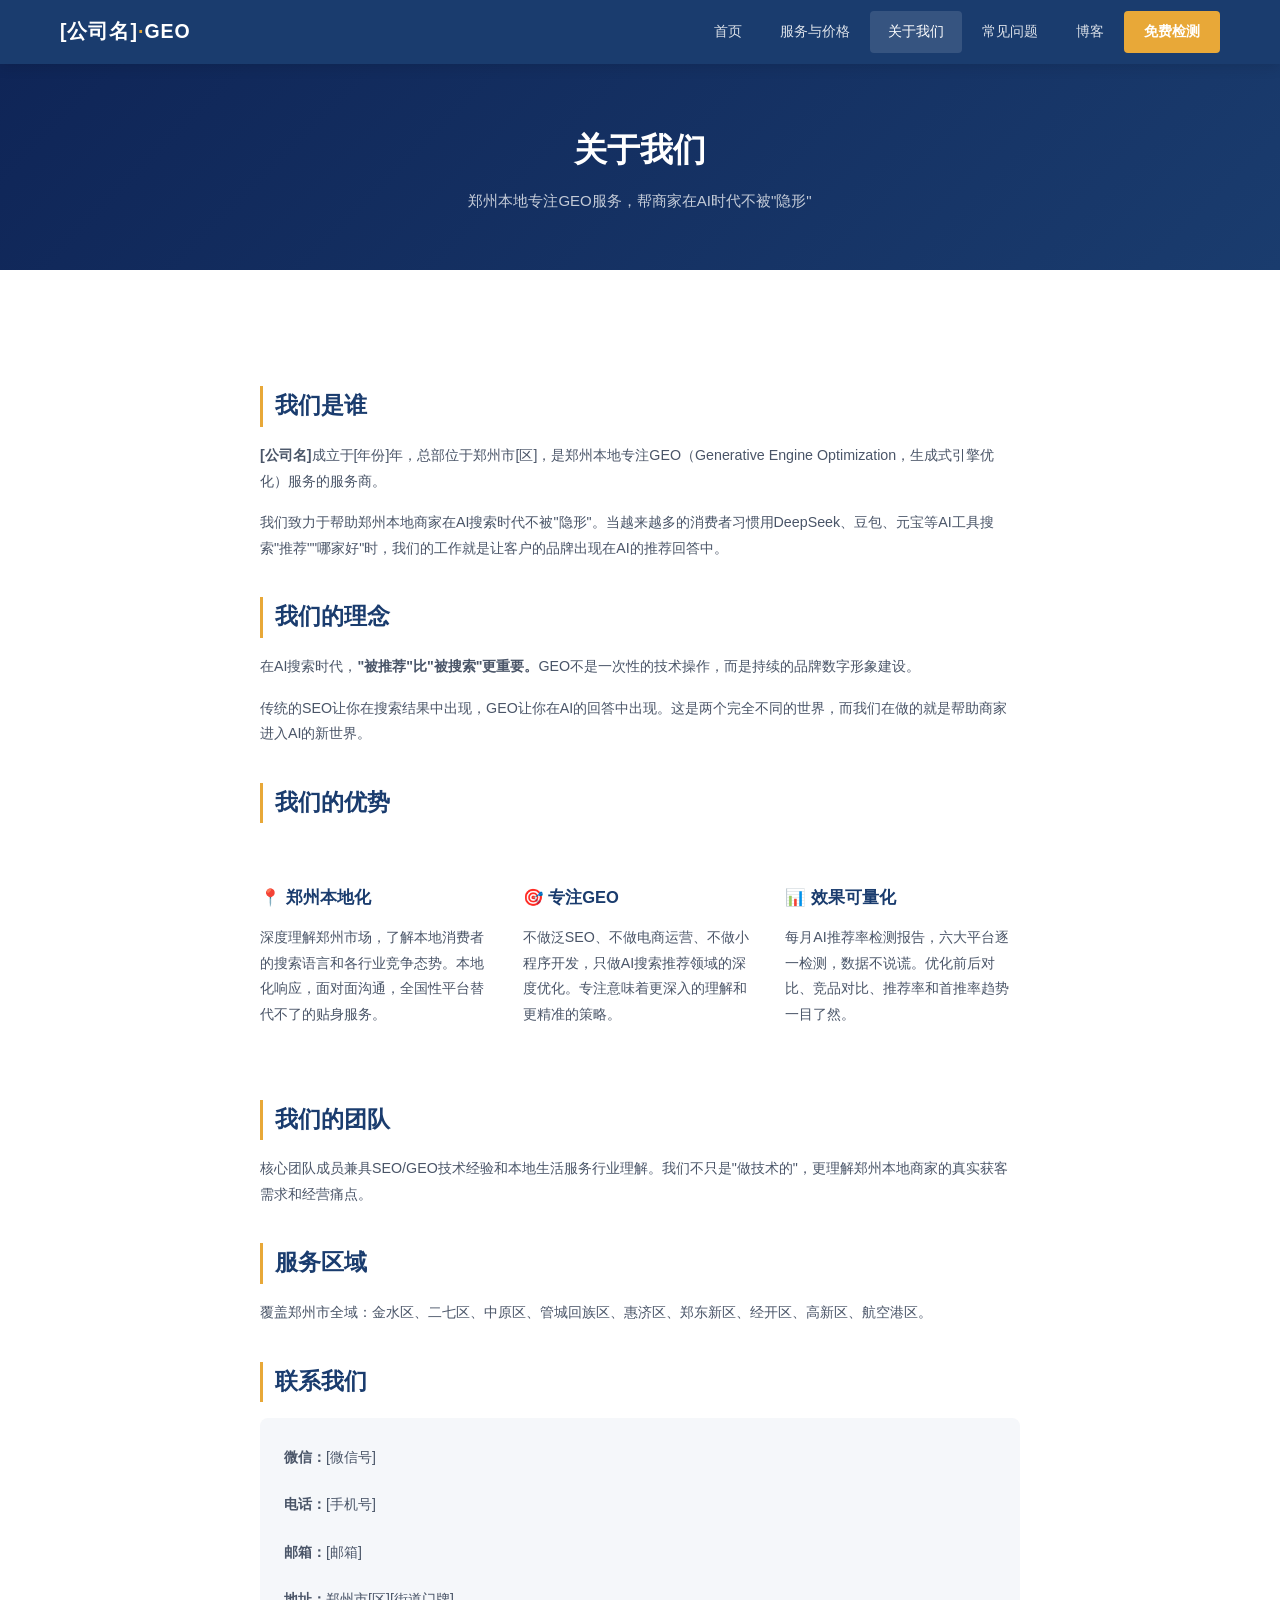
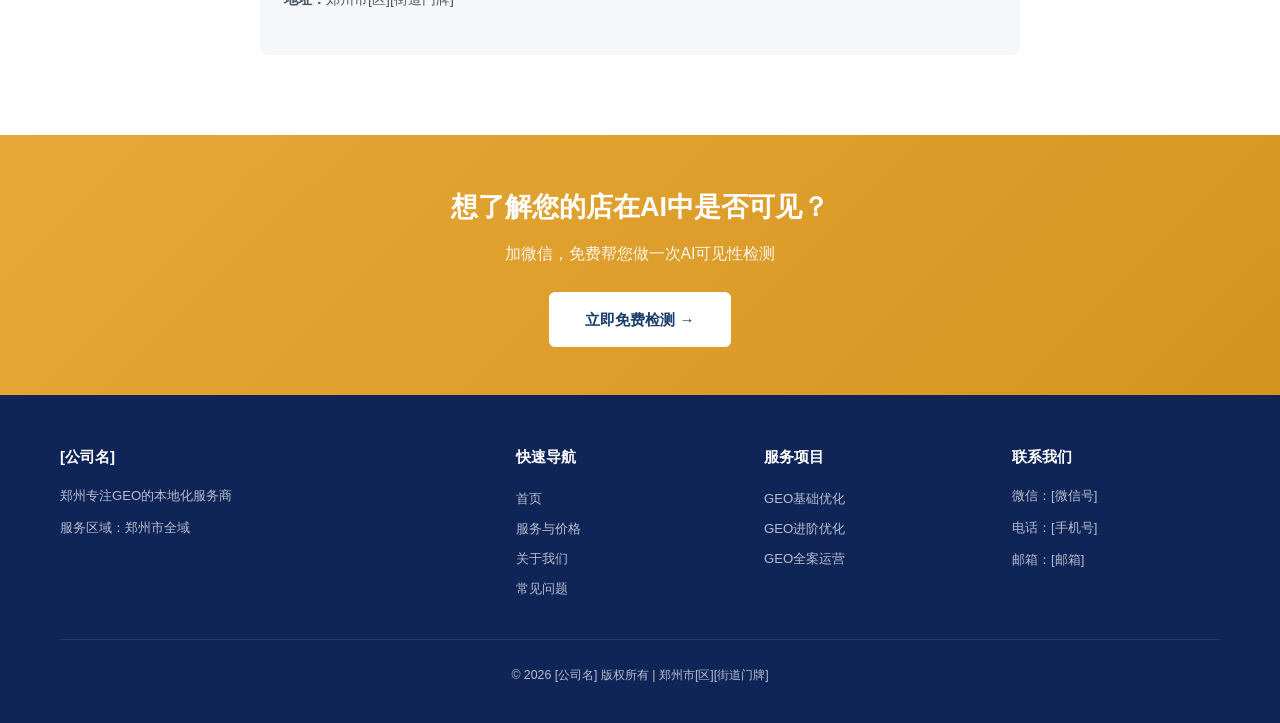
==== about.html @ b4f2b4f6 "feat: 郑州GEO服务商官网 - 初版上线 - 首页：品牌定位+服务卡片+行业覆盖+联系方式 - 服务页：三套餐对比表+详细说明 - 关于我们：公司介绍+三大优势+服务区域 - FAQ：20条常见" ====
<!DOCTYPE html>
<html lang="zh-CN">
<head>
  <meta charset="UTF-8">
  <meta name="viewport" content="width=device-width, initial-scale=1.0">
  <title>关于我们 - [公司名] | 郑州GEO服务商</title>
  <meta name="description" content="[公司名]是郑州专注GEO（生成式引擎优化）的本地化服务商，帮助本地商家在DeepSeek、豆包、元宝等AI工具中获得优先推荐。郑州本地化，专注GEO，效果可量化。">
  <meta name="keywords" content="郑州GEO公司,AI搜索优化团队,郑州AI推荐优化,关于我们">
  <link rel="canonical" href="https://[域名]/about.html">
  <link rel="stylesheet" href="css/style.css">
  
  <script type="application/ld+json">
  {
    "@context": "https://schema.org",
    "@type": "LocalBusiness",
    "name": "[公司完整名称]",
    "description": "郑州本地GEO（生成式引擎优化）服务商",
    "url": "https://[域名]",
    "telephone": "[手机号]",
    "address": {
      "@type": "PostalAddress",
      "streetAddress": "[街道门牌]",
      "addressLocality": "郑州市",
      "addressRegion": "河南省",
      "addressCountry": "CN"
    }
  }
  </script>
</head>
<body>

<nav class="navbar">
  <div class="container">
    <a href="/" class="logo">[公司名]<span>·</span>GEO</a>
    <button class="menu-toggle" aria-label="菜单">☰</button>
    <ul class="nav-links">
      <li><a href="/">首页</a></li>
      <li><a href="services.html">服务与价格</a></li>
      <li><a href="about.html" class="active">关于我们</a></li>
      <li><a href="faq.html">常见问题</a></li>
      <li><a href="blog/company-intro.html">博客</a></li>
      <li><a href="/#contact" class="nav-cta">免费检测</a></li>
    </ul>
  </div>
</nav>

<div class="page-header">
  <div class="container">
    <h1>关于我们</h1>
    <p>郑州本地专注GEO服务，帮商家在AI时代不被"隐形"</p>
  </div>
</div>

<section class="section" style="background:#fff;">
  <div class="container" style="max-width:800px;">
    
    <div class="blog-article" style="box-shadow:none;padding:0;">
      
      <h2 style="font-size:1.5rem;color:var(--primary);border-left:3px solid var(--accent);padding-left:12px;margin-bottom:16px;">我们是谁</h2>
      <p>
        <strong>[公司名]</strong>成立于[年份]年，总部位于郑州市[区]，是郑州本地专注GEO（Generative Engine Optimization，生成式引擎优化）服务的服务商。
      </p>
      <p>
        我们致力于帮助郑州本地商家在AI搜索时代不被"隐形"。当越来越多的消费者习惯用DeepSeek、豆包、元宝等AI工具搜索"推荐""哪家好"时，我们的工作就是让客户的品牌出现在AI的推荐回答中。
      </p>
      
      <h2 style="font-size:1.5rem;color:var(--primary);border-left:3px solid var(--accent);padding-left:12px;margin:36px 0 16px;">我们的理念</h2>
      <p>
        在AI搜索时代，<strong>"被推荐"比"被搜索"更重要。</strong>GEO不是一次性的技术操作，而是持续的品牌数字形象建设。
      </p>
      <p>
        传统的SEO让你在搜索结果中出现，GEO让你在AI的回答中出现。这是两个完全不同的世界，而我们在做的就是帮助商家进入AI的新世界。
      </p>
      
      <h2 style="font-size:1.5rem;color:var(--primary);border-left:3px solid var(--accent);padding-left:12px;margin:36px 0 16px;">我们的优势</h2>
      
      <div class="why-us-grid" style="text-align:left;margin-top:8px;">
        <div class="why-us-item" style="text-align:left;padding:20px 0;">
          <h3 style="color:var(--primary);">📍 郑州本地化</h3>
          <p>深度理解郑州市场，了解本地消费者的搜索语言和各行业竞争态势。本地化响应，面对面沟通，全国性平台替代不了的贴身服务。</p>
        </div>
        <div class="why-us-item" style="text-align:left;padding:20px 0;">
          <h3 style="color:var(--primary);">🎯 专注GEO</h3>
          <p>不做泛SEO、不做电商运营、不做小程序开发，只做AI搜索推荐领域的深度优化。专注意味着更深入的理解和更精准的策略。</p>
        </div>
        <div class="why-us-item" style="text-align:left;padding:20px 0;">
          <h3 style="color:var(--primary);">📊 效果可量化</h3>
          <p>每月AI推荐率检测报告，六大平台逐一检测，数据不说谎。优化前后对比、竞品对比、推荐率和首推率趋势一目了然。</p>
        </div>
      </div>
      
      <h2 style="font-size:1.5rem;color:var(--primary);border-left:3px solid var(--accent);padding-left:12px;margin:36px 0 16px;">我们的团队</h2>
      <p>
        核心团队成员兼具SEO/GEO技术经验和本地生活服务行业理解。我们不只是"做技术的"，更理解郑州本地商家的真实获客需求和经营痛点。
      </p>
      
      <h2 style="font-size:1.5rem;color:var(--primary);border-left:3px solid var(--accent);padding-left:12px;margin:36px 0 16px;">服务区域</h2>
      <p>
        覆盖郑州市全域：金水区、二七区、中原区、管城回族区、惠济区、郑东新区、经开区、高新区、航空港区。
      </p>
      
      <h2 style="font-size:1.5rem;color:var(--primary);border-left:3px solid var(--accent);padding-left:12px;margin:36px 0 16px;">联系我们</h2>
      <div style="background:var(--bg-light);padding:24px;border-radius:var(--radius);line-height:2.2;">
        <p><strong>微信：</strong>[微信号]</p>
        <p><strong>电话：</strong>[手机号]</p>
        <p><strong>邮箱：</strong>[邮箱]</p>
        <p><strong>地址：</strong>郑州市[区][街道门牌]</p>
      </div>
      
    </div>
  </div>
</section>

<section class="cta-banner">
  <div class="container">
    <h2>想了解您的店在AI中是否可见？</h2>
    <p>加微信，免费帮您做一次AI可见性检测</p>
    <a href="/#contact" class="btn btn-primary" style="background:#fff;color:var(--primary);font-weight:700;">立即免费检测 →</a>
  </div>
</section>

<footer class="footer">
  <div class="container">
    <div class="footer-grid">
      <div>
        <h4>[公司名]</h4>
        <p>郑州专注GEO的本地化服务商</p>
        <p>服务区域：郑州市全域</p>
      </div>
      <div>
        <h4>快速导航</h4>
        <a href="/">首页</a><a href="services.html">服务与价格</a><a href="about.html">关于我们</a><a href="faq.html">常见问题</a>
      </div>
      <div>
        <h4>服务项目</h4>
        <a href="services.html#basic">GEO基础优化</a><a href="services.html#advanced">GEO进阶优化</a><a href="services.html#full">GEO全案运营</a>
      </div>
      <div>
        <h4>联系我们</h4>
        <p>微信：[微信号]</p><p>电话：[手机号]</p><p>邮箱：[邮箱]</p>
      </div>
    </div>
    <div class="footer-bottom">
      <p>&copy; 2026 [公司名] 版权所有 | 郑州市[区][街道门牌]</p>
    </div>
  </div>
</footer>

<script src="js/main.js"></script>
</body>
</html>
---- css/style.css ----
/* ============================================
   郑州GEO服务商 · 官网样式
   深蓝色商务风 · 微软雅黑 · 14-15px正文
   ============================================ */

/* Reset & Base */
*, *::before, *::after {
  margin: 0;
  padding: 0;
  box-sizing: border-box;
}

:root {
  --primary: #1a3c6e;
  --primary-light: #2a5aa0;
  --primary-dark: #0f2557;
  --accent: #e8a838;
  --accent-hover: #d49520;
  --bg-light: #f5f7fa;
  --bg-white: #ffffff;
  --text-primary: #1a1a2e;
  --text-secondary: #4a5568;
  --text-muted: #718096;
  --border: #e2e8f0;
  --success: #38a169;
  --shadow-sm: 0 1px 3px rgba(0,0,0,0.08);
  --shadow-md: 0 4px 12px rgba(0,0,0,0.1);
  --shadow-lg: 0 10px 30px rgba(0,0,0,0.12);
  --radius: 8px;
  --max-width: 1200px;
}

html {
  scroll-behavior: smooth;
  font-size: 15px;
}

body {
  font-family: "Microsoft YaHei", "PingFang SC", "Helvetica Neue", Arial, sans-serif;
  color: var(--text-primary);
  line-height: 1.8;
  background: var(--bg-light);
  -webkit-font-smoothing: antialiased;
}

a {
  color: var(--primary-light);
  text-decoration: none;
  transition: color 0.2s;
}
a:hover { color: var(--primary); }

img { max-width: 100%; height: auto; }

.container {
  max-width: var(--max-width);
  margin: 0 auto;
  padding: 0 20px;
}

/* ============ Navbar ============ */
.navbar {
  background: var(--primary);
  position: sticky;
  top: 0;
  z-index: 1000;
  box-shadow: var(--shadow-md);
}

.navbar .container {
  display: flex;
  align-items: center;
  justify-content: space-between;
  height: 64px;
}

.navbar .logo {
  font-size: 1.3rem;
  font-weight: 700;
  color: #ffffff;
  letter-spacing: 1px;
  white-space: nowrap;
}

.navbar .logo span { color: var(--accent); }

.nav-links {
  display: flex;
  list-style: none;
  gap: 2px;
}

.nav-links a {
  display: block;
  padding: 8px 18px;
  color: rgba(255,255,255,0.85);
  font-size: 0.93rem;
  border-radius: 4px;
  transition: all 0.2s;
}

.nav-links a:hover,
.nav-links a.active {
  background: rgba(255,255,255,0.12);
  color: #ffffff;
}

.nav-cta {
  background: var(--accent) !important;
  color: #fff !important;
  font-weight: 600 !important;
  padding: 8px 20px !important;
  border-radius: 4px !important;
  transition: background 0.2s;
}
.nav-cta:hover { background: var(--accent-hover) !important; }

.menu-toggle {
  display: none;
  background: none;
  border: none;
  color: #fff;
  font-size: 1.6rem;
  cursor: pointer;
}

/* ============ Hero Section ============ */
.hero {
  background: linear-gradient(135deg, var(--primary-dark) 0%, var(--primary) 50%, var(--primary-light) 100%);
  color: #ffffff;
  padding: 80px 0 70px;
  text-align: center;
  position: relative;
  overflow: hidden;
}

.hero::before {
  content: '';
  position: absolute;
  top: -50%;
  right: -20%;
  width: 500px;
  height: 500px;
  background: radial-gradient(circle, rgba(255,255,255,0.05) 0%, transparent 70%);
  border-radius: 50%;
}

.hero h1 {
  font-size: 2.6rem;
  font-weight: 700;
  margin-bottom: 16px;
  line-height: 1.3;
}

.hero h1 span { color: var(--accent); }

.hero .subtitle {
  font-size: 1.2rem;
  color: rgba(255,255,255,0.85);
  margin-bottom: 36px;
  max-width: 700px;
  margin-left: auto;
  margin-right: auto;
}

.hero-stats {
  display: flex;
  justify-content: center;
  gap: 60px;
  margin-bottom: 36px;
}

.hero-stat {
  text-align: center;
}

.hero-stat .num {
  font-size: 2.4rem;
  font-weight: 700;
  color: var(--accent);
}

.hero-stat .label {
  font-size: 0.9rem;
  color: rgba(255,255,255,0.7);
  margin-top: 4px;
}

.hero-cta {
  display: inline-flex;
  gap: 16px;
  flex-wrap: wrap;
  justify-content: center;
}

.btn {
  display: inline-block;
  padding: 14px 36px;
  border-radius: 6px;
  font-size: 1rem;
  font-weight: 600;
  cursor: pointer;
  border: none;
  transition: all 0.25s;
  text-align: center;
}

.btn-primary {
  background: var(--accent);
  color: #fff;
}
.btn-primary:hover {
  background: var(--accent-hover);
  transform: translateY(-1px);
  box-shadow: 0 4px 16px rgba(232,168,56,0.4);
}

.btn-outline {
  background: transparent;
  color: #fff;
  border: 2px solid rgba(255,255,255,0.5);
}
.btn-outline:hover {
  border-color: #fff;
  background: rgba(255,255,255,0.1);
}

/* ============ Sections ============ */
.section {
  padding: 80px 0;
}

.section-title {
  text-align: center;
  font-size: 2rem;
  font-weight: 700;
  color: var(--primary-dark);
  margin-bottom: 12px;
}

.section-subtitle {
  text-align: center;
  color: var(--text-muted);
  font-size: 1.05rem;
  margin-bottom: 48px;
  max-width: 600px;
  margin-left: auto;
  margin-right: auto;
}

/* ============ Service Cards ============ */
.service-grid {
  display: grid;
  grid-template-columns: repeat(3, 1fr);
  gap: 28px;
}

.service-card {
  background: var(--bg-white);
  border-radius: var(--radius);
  padding: 40px 28px;
  box-shadow: var(--shadow-sm);
  transition: all 0.3s;
  border: 1px solid var(--border);
  position: relative;
  display: flex;
  flex-direction: column;
}

.service-card:hover {
  transform: translateY(-4px);
  box-shadow: var(--shadow-lg);
}

.service-card.featured {
  border-color: var(--accent);
  box-shadow: 0 4px 24px rgba(232,168,56,0.15);
}

.service-card .badge {
  position: absolute;
  top: 16px;
  right: 16px;
  background: var(--accent);
  color: #fff;
  font-size: 0.78rem;
  padding: 3px 12px;
  border-radius: 20px;
  font-weight: 600;
}

.service-card .icon {
  font-size: 2.4rem;
  color: var(--primary-light);
  margin-bottom: 16px;
}

.service-card h3 {
  font-size: 1.35rem;
  margin-bottom: 10px;
  color: var(--primary-dark);
}

.service-card .price {
  font-size: 1.8rem;
  font-weight: 700;
  color: var(--primary);
  margin: 16px 0 8px;
}

.service-card .price small {
  font-size: 0.9rem;
  font-weight: 400;
  color: var(--text-muted);
}

.service-card .desc {
  color: var(--text-secondary);
  font-size: 0.9rem;
  margin-bottom: 20px;
  flex: 1;
}

.service-card ul {
  list-style: none;
  margin-bottom: 24px;
}

.service-card ul li {
  padding: 6px 0;
  font-size: 0.9rem;
  color: var(--text-secondary);
  display: flex;
  align-items: center;
  gap: 8px;
}

.service-card ul li::before {
  content: '✓';
  color: var(--success);
  font-weight: 700;
}

/* ============ Why Us ============ */
.why-us-grid {
  display: grid;
  grid-template-columns: repeat(3, 1fr);
  gap: 28px;
}

.why-us-item {
  text-align: center;
  padding: 36px 24px;
}

.why-us-item .icon {
  font-size: 2.8rem;
  color: var(--primary-light);
  margin-bottom: 16px;
}

.why-us-item h3 {
  font-size: 1.2rem;
  color: var(--primary-dark);
  margin-bottom: 8px;
}

.why-us-item p {
  color: var(--text-secondary);
  font-size: 0.93rem;
}

/* ============ Pricing Table ============ */
.pricing-table {
  width: 100%;
  border-collapse: collapse;
  background: var(--bg-white);
  border-radius: var(--radius);
  overflow: hidden;
  box-shadow: var(--shadow-sm);
}

.pricing-table thead {
  background: var(--primary);
  color: #fff;
}

.pricing-table th {
  padding: 16px 20px;
  text-align: center;
  font-size: 0.95rem;
  font-weight: 600;
}

.pricing-table th:first-child { text-align: left; }

.pricing-table td {
  padding: 14px 20px;
  text-align: center;
  font-size: 0.93rem;
  border-bottom: 1px solid var(--border);
  color: var(--text-secondary);
}

.pricing-table td:first-child {
  text-align: left;
  font-weight: 500;
  color: var(--text-primary);
}

.pricing-table tr:last-child td { border-bottom: none; }

.pricing-table .check { color: var(--success); font-weight: 700; }
.pricing-table .cross { color: var(--text-muted); }

.pricing-table .price-row td {
  font-size: 1.3rem;
  font-weight: 700;
  color: var(--primary);
}

/* ============ Contact Section ============ */
.contact-section {
  background: var(--primary-dark);
  color: #fff;
  text-align: center;
  padding: 70px 0;
}

.contact-section h2 {
  font-size: 2rem;
  margin-bottom: 12px;
}

.contact-section .subtitle {
  color: rgba(255,255,255,0.7);
  margin-bottom: 36px;
}

.contact-info {
  display: flex;
  justify-content: center;
  gap: 48px;
  flex-wrap: wrap;
  margin-bottom: 30px;
}

.contact-item {
  display: flex;
  align-items: center;
  gap: 10px;
  font-size: 1.05rem;
}

.contact-item .icon { font-size: 1.4rem; }

.contact-item a {
  color: var(--accent);
  text-decoration: underline;
  text-underline-offset: 3px;
}

/* ============ FAQ Page ============ */
.faq-toc {
  background: var(--bg-white);
  border-radius: var(--radius);
  padding: 28px 32px;
  box-shadow: var(--shadow-sm);
  margin-bottom: 36px;
}

.faq-toc h3 {
  font-size: 1.1rem;
  color: var(--primary-dark);
  margin-bottom: 16px;
  padding-bottom: 10px;
  border-bottom: 2px solid var(--accent);
}

.faq-toc ol {
  columns: 2;
  column-gap: 40px;
  list-style-position: inside;
}

.faq-toc li {
  padding: 4px 0;
  font-size: 0.9rem;
}

.faq-toc a {
  color: var(--primary-light);
  display: inline;
}

.faq-toc a:hover {
  color: var(--primary);
  text-decoration: underline;
}

.faq-list .faq-item {
  background: var(--bg-white);
  border-radius: var(--radius);
  padding: 28px 32px;
  margin-bottom: 16px;
  box-shadow: var(--shadow-sm);
  border-left: 4px solid transparent;
  transition: all 0.2s;
}

.faq-list .faq-item:hover {
  border-left-color: var(--accent);
}

.faq-list .faq-item h3 {
  font-size: 1.1rem;
  color: var(--primary-dark);
  margin-bottom: 12px;
  display: flex;
  align-items: center;
  gap: 10px;
}

.faq-list .faq-item h3 .q-num {
  background: var(--primary);
  color: #fff;
  width: 28px;
  height: 28px;
  display: inline-flex;
  align-items: center;
  justify-content: center;
  border-radius: 50%;
  font-size: 0.8rem;
  flex-shrink: 0;
}

.faq-list .faq-item p {
  color: var(--text-secondary);
  font-size: 0.95rem;
  line-height: 1.9;
}

/* ============ Blog Article ============ */
.blog-article {
  max-width: 800px;
  margin: 0 auto;
  background: var(--bg-white);
  border-radius: var(--radius);
  padding: 48px 44px;
  box-shadow: var(--shadow-sm);
}

.blog-article h1 {
  font-size: 2rem;
  color: var(--primary-dark);
  margin-bottom: 8px;
  line-height: 1.4;
}

.blog-article .meta {
  color: var(--text-muted);
  font-size: 0.88rem;
  margin-bottom: 28px;
  padding-bottom: 20px;
  border-bottom: 1px solid var(--border);
}

.blog-article h2 {
  font-size: 1.4rem;
  color: var(--primary);
  margin: 36px 0 16px;
  padding-left: 12px;
  border-left: 3px solid var(--accent);
}

.blog-article h3 {
  font-size: 1.1rem;
  color: var(--primary-dark);
  margin: 24px 0 12px;
}

.blog-article p {
  margin-bottom: 16px;
  color: var(--text-secondary);
  font-size: 0.95rem;
}

.blog-article ul, .blog-article ol {
  margin: 12px 0 20px 20px;
  color: var(--text-secondary);
  font-size: 0.95rem;
}

.blog-article ul li, .blog-article ol li {
  margin-bottom: 6px;
}

/* ============ Footer ============ */
.footer {
  background: var(--primary-dark);
  color: rgba(255,255,255,0.7);
  padding: 48px 0 28px;
  font-size: 0.88rem;
}

.footer-grid {
  display: grid;
  grid-template-columns: 2fr 1fr 1fr 1fr;
  gap: 40px;
  margin-bottom: 36px;
}

.footer h4 {
  color: #fff;
  font-size: 1rem;
  margin-bottom: 14px;
}

.footer p { margin-bottom: 8px; }

.footer a {
  color: rgba(255,255,255,0.7);
  display: block;
  padding: 3px 0;
}

.footer a:hover { color: var(--accent); }

.footer-bottom {
  text-align: center;
  padding-top: 24px;
  border-top: 1px solid rgba(255,255,255,0.1);
  font-size: 0.82rem;
}

/* ============ CTA Banner ============ */
.cta-banner {
  background: linear-gradient(135deg, var(--accent) 0%, #d49520 100%);
  color: #fff;
  text-align: center;
  padding: 48px 0;
}

.cta-banner h2 {
  font-size: 1.8rem;
  margin-bottom: 8px;
}

.cta-banner p {
  font-size: 1.05rem;
  opacity: 0.9;
  margin-bottom: 24px;
}

/* ============ Page Header (inner pages) ============ */
.page-header {
  background: linear-gradient(135deg, var(--primary-dark), var(--primary));
  color: #fff;
  text-align: center;
  padding: 56px 0;
}

.page-header h1 {
  font-size: 2.2rem;
  margin-bottom: 8px;
}

.page-header p {
  color: rgba(255,255,255,0.75);
  font-size: 1rem;
}

/* ============ Responsive ============ */
@media (max-width: 900px) {
  .hero h1 { font-size: 2rem; }
  .hero-stats { gap: 30px; }
  .hero-stat .num { font-size: 1.8rem; }
  .service-grid { grid-template-columns: 1fr; }
  .why-us-grid { grid-template-columns: 1fr; }
  .footer-grid { grid-template-columns: 1fr 1fr; }
  .blog-article { padding: 28px 20px; }
  
  .nav-links {
    display: none;
    position: absolute;
    top: 64px;
    left: 0;
    right: 0;
    background: var(--primary-dark);
    flex-direction: column;
    padding: 12px 0;
  }
  .nav-links.open { display: flex; }
  .menu-toggle { display: block; }
  
  .pricing-table { font-size: 0.8rem; }
  .pricing-table th, .pricing-table td { padding: 10px 12px; }
  
  .faq-toc ol { columns: 1; }
}

@media (max-width: 600px) {
  .hero { padding: 50px 0; }
  .hero h1 { font-size: 1.6rem; }
  .section { padding: 48px 0; }
  .section-title { font-size: 1.5rem; }
  .footer-grid { grid-template-columns: 1fr; }
  .contact-info { flex-direction: column; gap: 20px; align-items: center; }
}
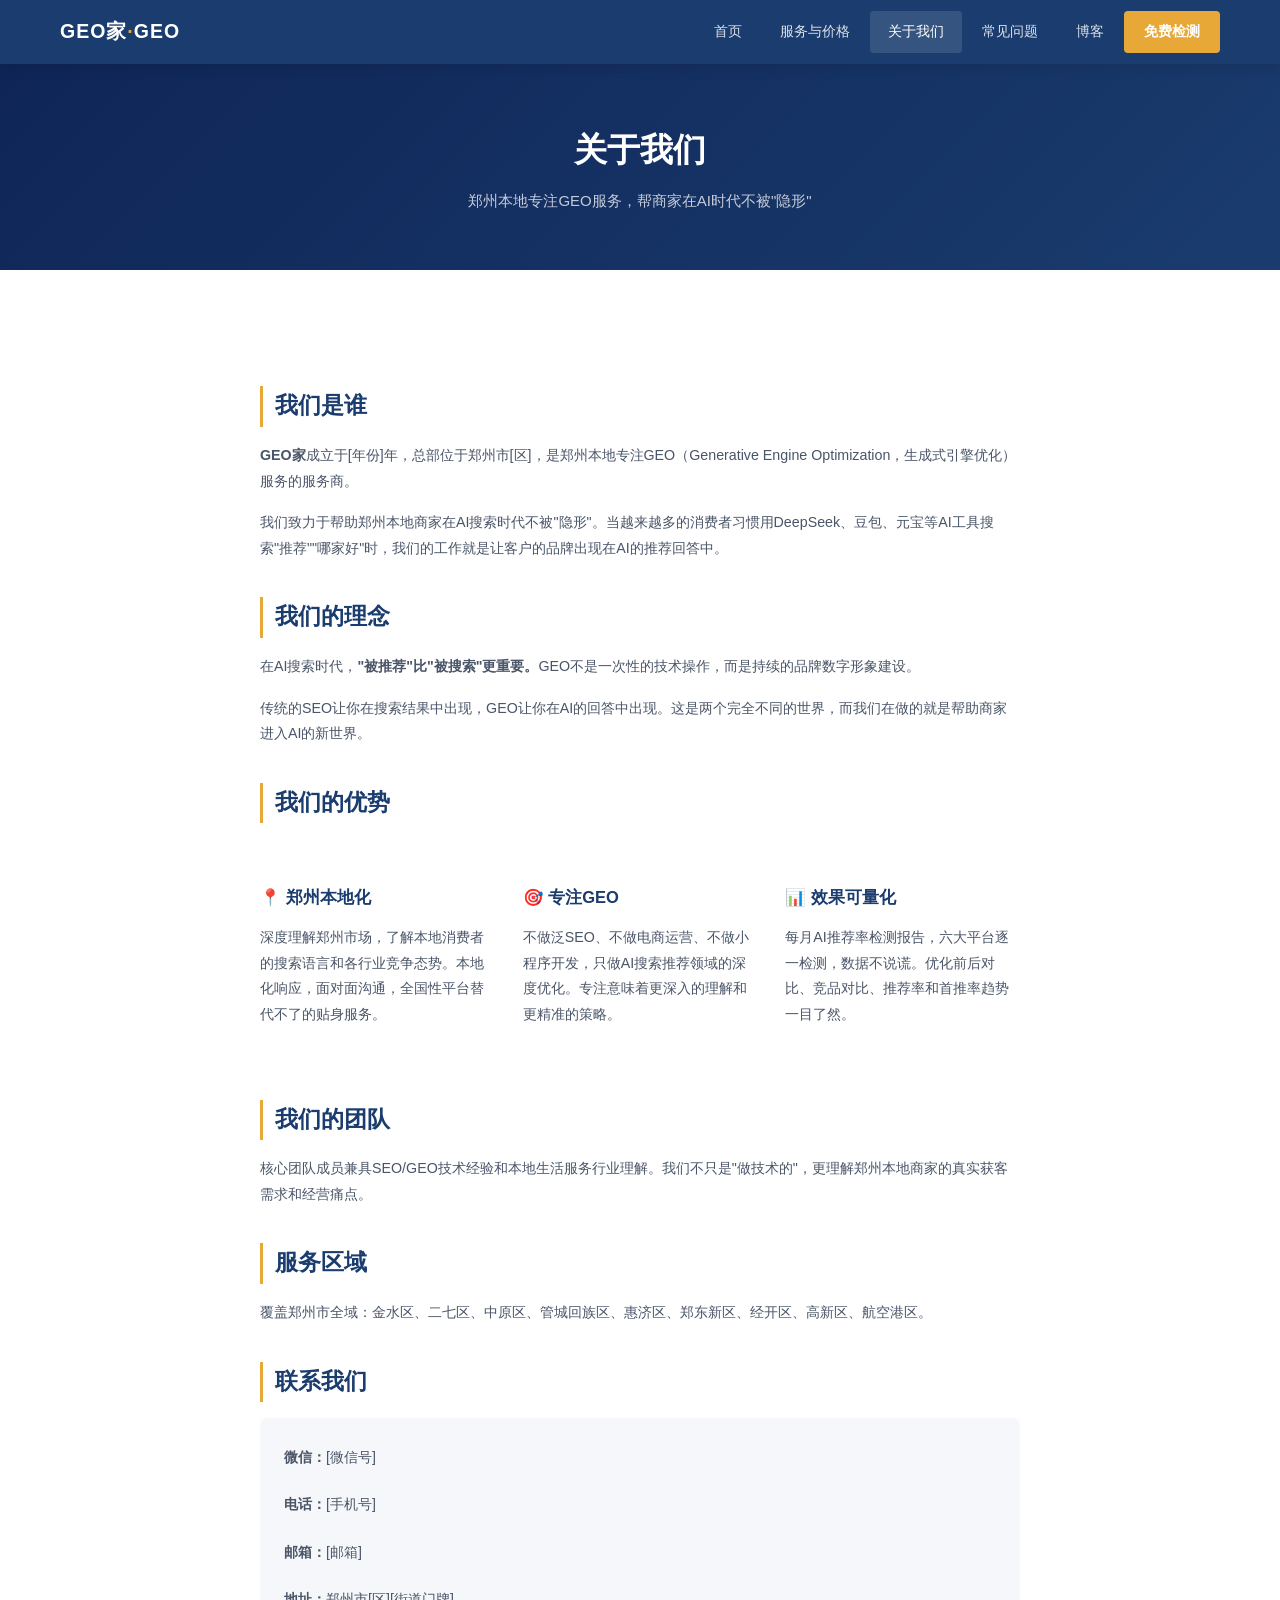
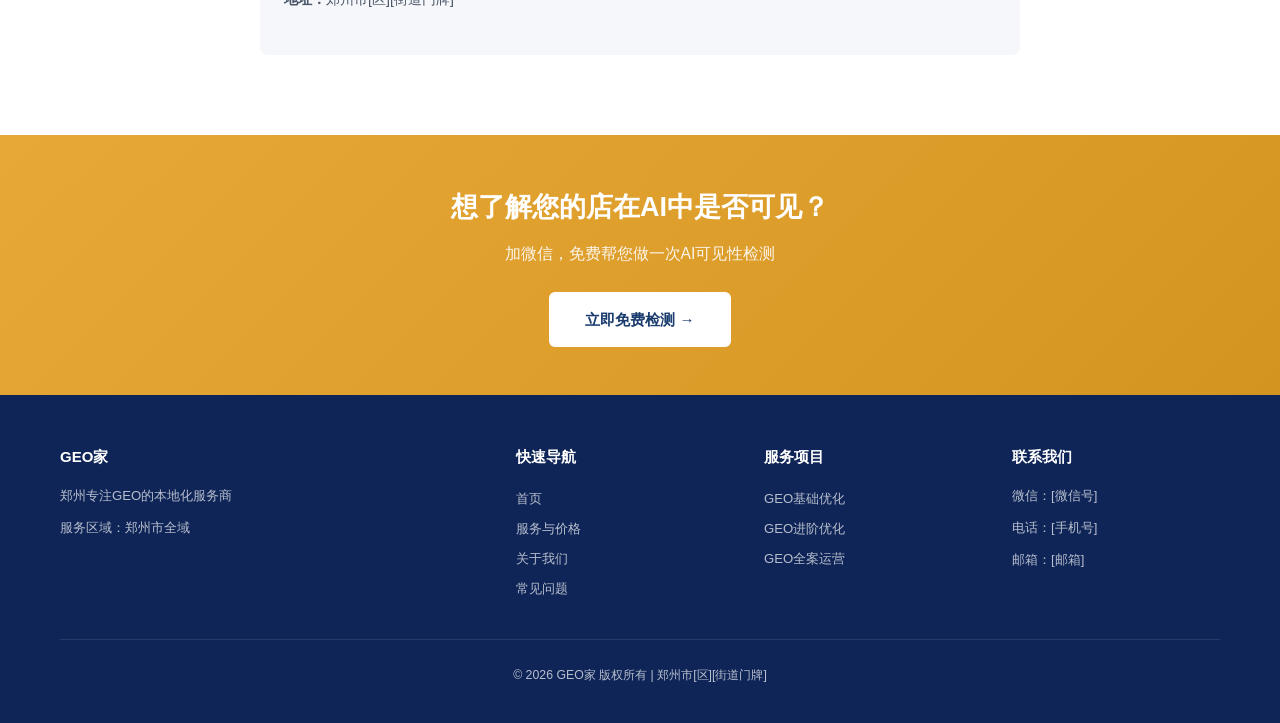
==== commit c6817954: "品牌更新：GEO家 + 绑定域名 geojia.cn" ====
--- a/about.html
+++ b/about.html
@@ -3,19 +3,19 @@
 <head>
   <meta charset="UTF-8">
   <meta name="viewport" content="width=device-width, initial-scale=1.0">
-  <title>关于我们 - [公司名] | 郑州GEO服务商</title>
-  <meta name="description" content="[公司名]是郑州专注GEO（生成式引擎优化）的本地化服务商，帮助本地商家在DeepSeek、豆包、元宝等AI工具中获得优先推荐。郑州本地化，专注GEO，效果可量化。">
+  <title>关于我们 - GEO家 | 郑州GEO服务商</title>
+  <meta name="description" content="GEO家是郑州专注GEO（生成式引擎优化）的本地化服务商，帮助本地商家在DeepSeek、豆包、元宝等AI工具中获得优先推荐。郑州本地化，专注GEO，效果可量化。">
   <meta name="keywords" content="郑州GEO公司,AI搜索优化团队,郑州AI推荐优化,关于我们">
-  <link rel="canonical" href="https://[域名]/about.html">
+  <link rel="canonical" href="https://geojia.cn/about.html">
   <link rel="stylesheet" href="css/style.css">
   
   <script type="application/ld+json">
   {
     "@context": "https://schema.org",
     "@type": "LocalBusiness",
-    "name": "[公司完整名称]",
+    "name": "GEO家（郑州）生成式引擎优化服务",
     "description": "郑州本地GEO（生成式引擎优化）服务商",
-    "url": "https://[域名]",
+    "url": "https://geojia.cn",
     "telephone": "[手机号]",
     "address": {
       "@type": "PostalAddress",
@@ -31,7 +31,7 @@
 
 <nav class="navbar">
   <div class="container">
-    <a href="/" class="logo">[公司名]<span>·</span>GEO</a>
+    <a href="/" class="logo">GEO家<span>·</span>GEO</a>
     <button class="menu-toggle" aria-label="菜单">☰</button>
     <ul class="nav-links">
       <li><a href="/">首页</a></li>
@@ -58,7 +58,7 @@
       
       <h2 style="font-size:1.5rem;color:var(--primary);border-left:3px solid var(--accent);padding-left:12px;margin-bottom:16px;">我们是谁</h2>
       <p>
-        <strong>[公司名]</strong>成立于[年份]年，总部位于郑州市[区]，是郑州本地专注GEO（Generative Engine Optimization，生成式引擎优化）服务的服务商。
+        <strong>GEO家</strong>成立于[年份]年，总部位于郑州市[区]，是郑州本地专注GEO（Generative Engine Optimization，生成式引擎优化）服务的服务商。
       </p>
       <p>
         我们致力于帮助郑州本地商家在AI搜索时代不被"隐形"。当越来越多的消费者习惯用DeepSeek、豆包、元宝等AI工具搜索"推荐""哪家好"时，我们的工作就是让客户的品牌出现在AI的推荐回答中。
@@ -123,7 +123,7 @@
   <div class="container">
     <div class="footer-grid">
       <div>
-        <h4>[公司名]</h4>
+        <h4>GEO家</h4>
         <p>郑州专注GEO的本地化服务商</p>
         <p>服务区域：郑州市全域</p>
       </div>
@@ -141,7 +141,7 @@
       </div>
     </div>
     <div class="footer-bottom">
-      <p>&copy; 2026 [公司名] 版权所有 | 郑州市[区][街道门牌]</p>
+      <p>&copy; 2026 GEO家 版权所有 | 郑州市[区][街道门牌]</p>
     </div>
   </div>
 </footer>
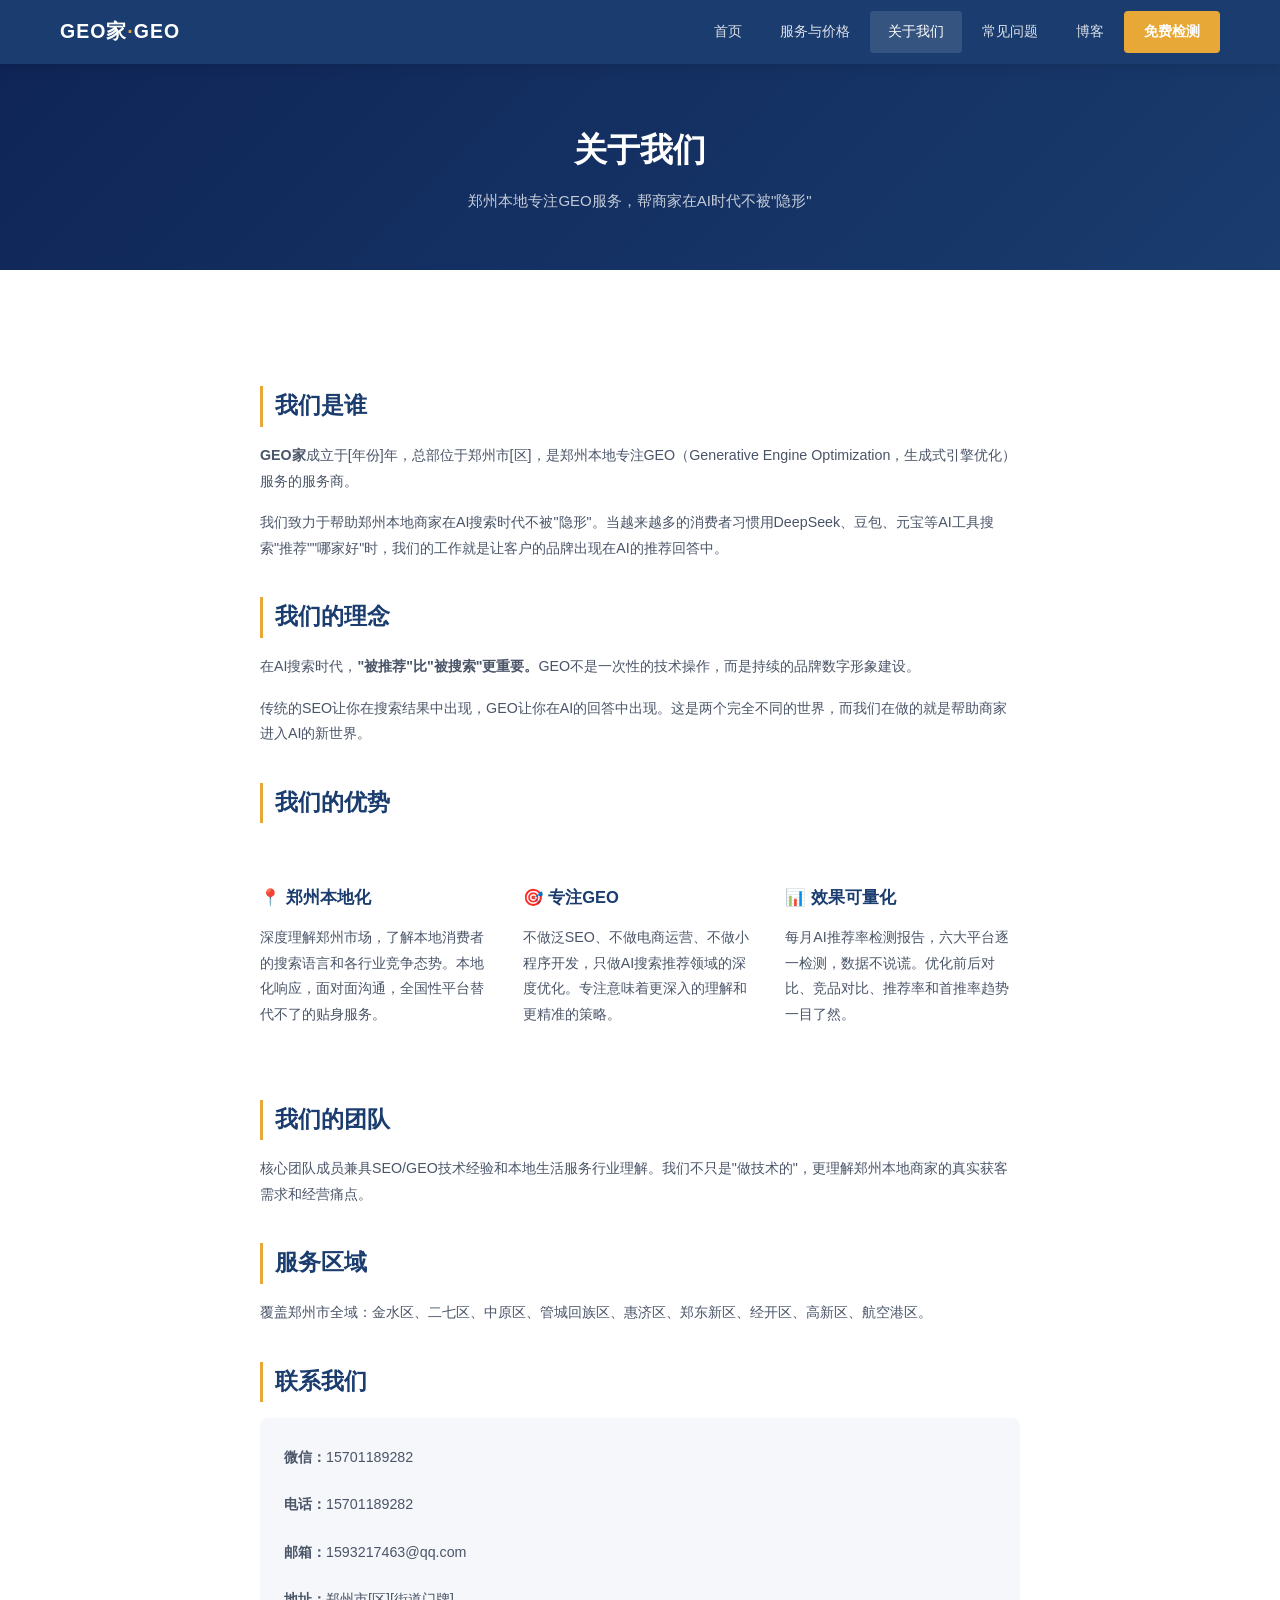
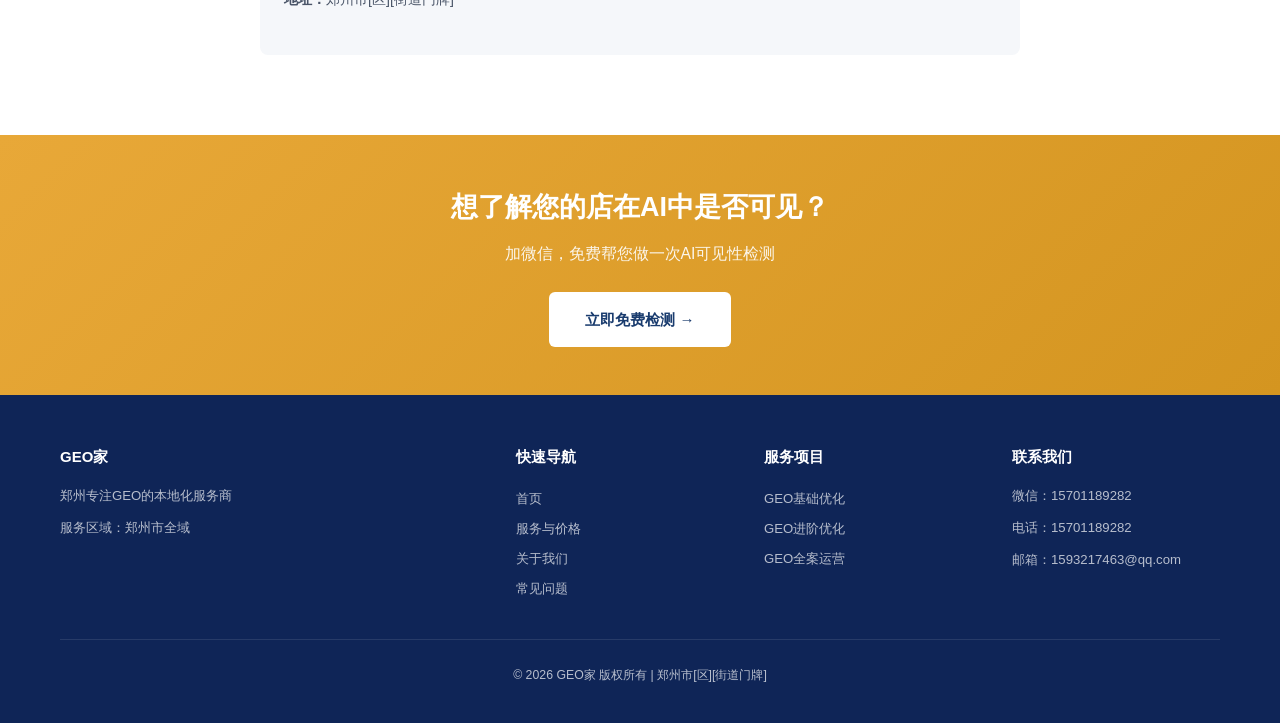
==== commit 177ea630: "更新联系方式：电话 15701189282 / 邮箱 1593217463@qq.com" ====
--- a/about.html
+++ b/about.html
@@ -16,7 +16,7 @@
     "name": "GEO家（郑州）生成式引擎优化服务",
     "description": "郑州本地GEO（生成式引擎优化）服务商",
     "url": "https://geojia.cn",
-    "telephone": "[手机号]",
+    "telephone": "15701189282",
     "address": {
       "@type": "PostalAddress",
       "streetAddress": "[街道门牌]",
@@ -101,9 +101,9 @@
       
       <h2 style="font-size:1.5rem;color:var(--primary);border-left:3px solid var(--accent);padding-left:12px;margin:36px 0 16px;">联系我们</h2>
       <div style="background:var(--bg-light);padding:24px;border-radius:var(--radius);line-height:2.2;">
-        <p><strong>微信：</strong>[微信号]</p>
-        <p><strong>电话：</strong>[手机号]</p>
-        <p><strong>邮箱：</strong>[邮箱]</p>
+        <p><strong>微信：</strong>15701189282</p>
+        <p><strong>电话：</strong>15701189282</p>
+        <p><strong>邮箱：</strong>1593217463@qq.com</p>
         <p><strong>地址：</strong>郑州市[区][街道门牌]</p>
       </div>
       
@@ -137,7 +137,7 @@
       </div>
       <div>
         <h4>联系我们</h4>
-        <p>微信：[微信号]</p><p>电话：[手机号]</p><p>邮箱：[邮箱]</p>
+        <p>微信：15701189282</p><p>电话：15701189282</p><p>邮箱：1593217463@qq.com</p>
       </div>
     </div>
     <div class="footer-bottom">
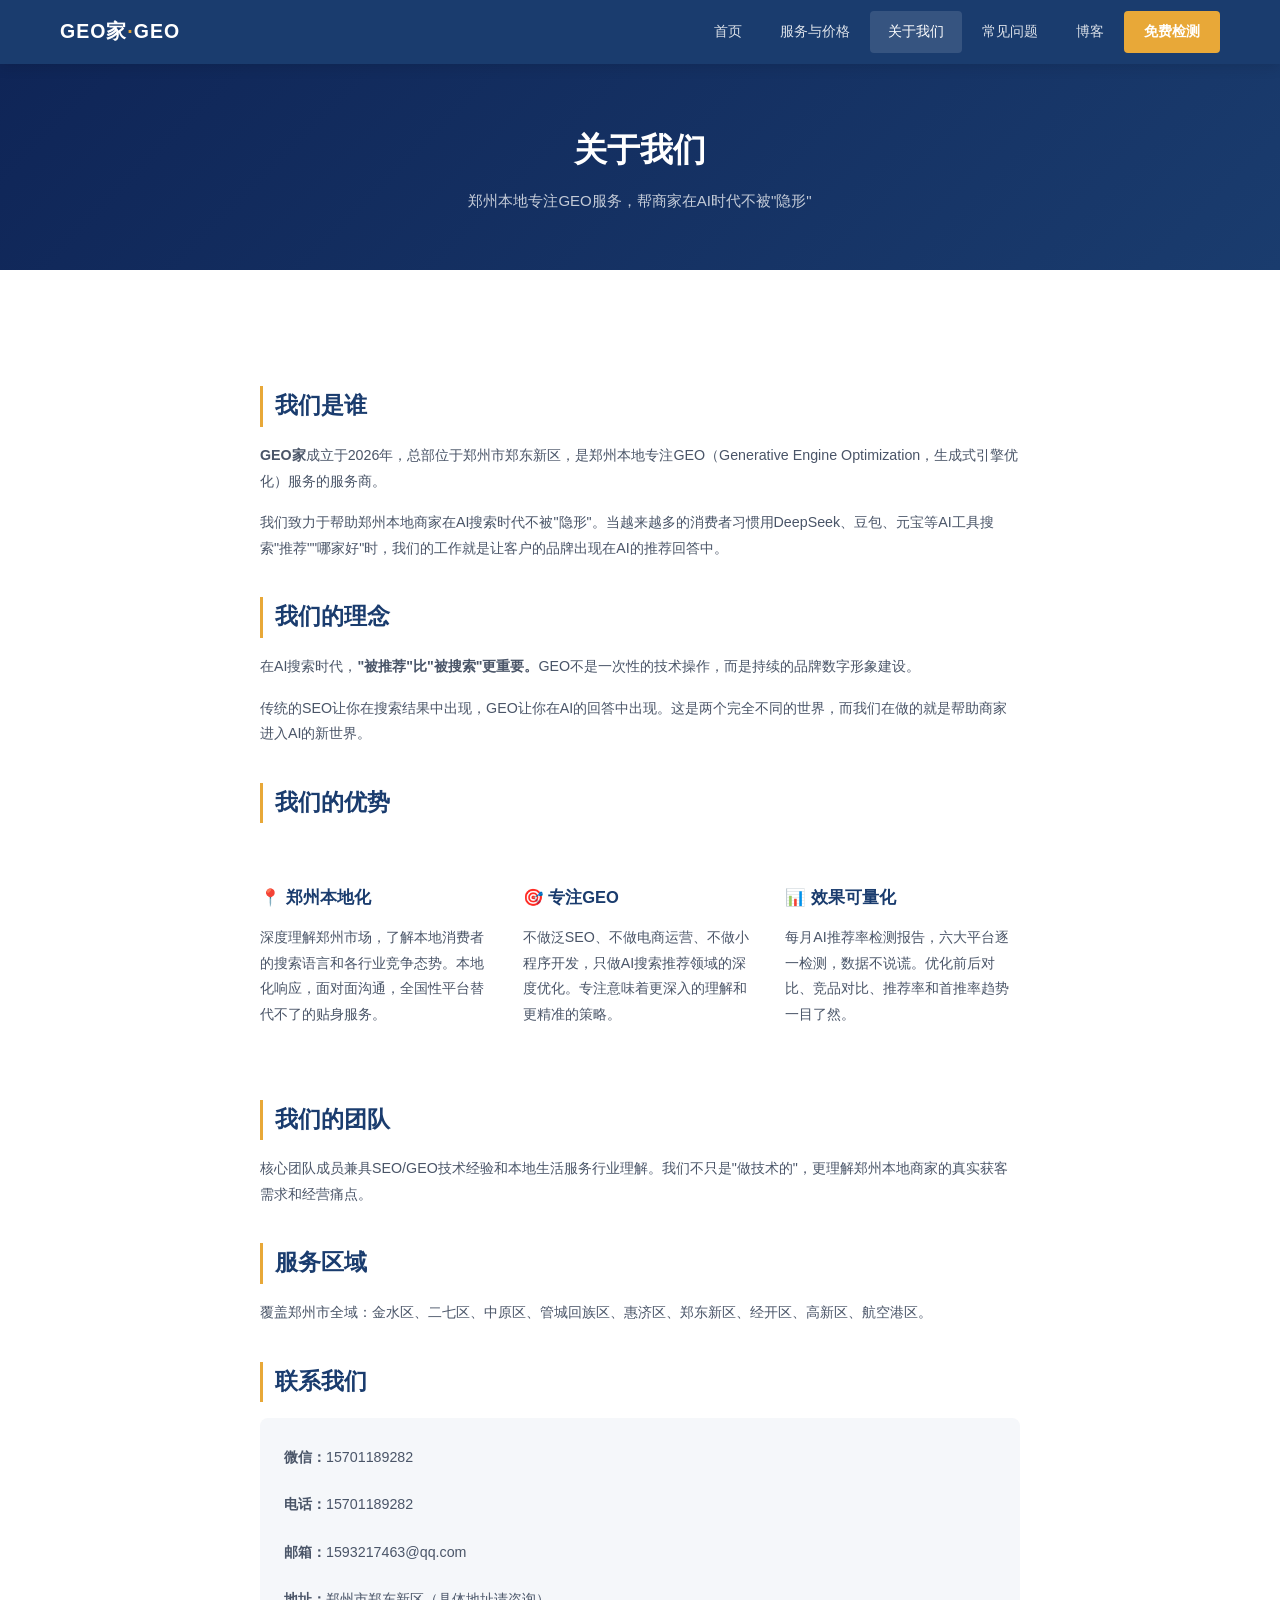
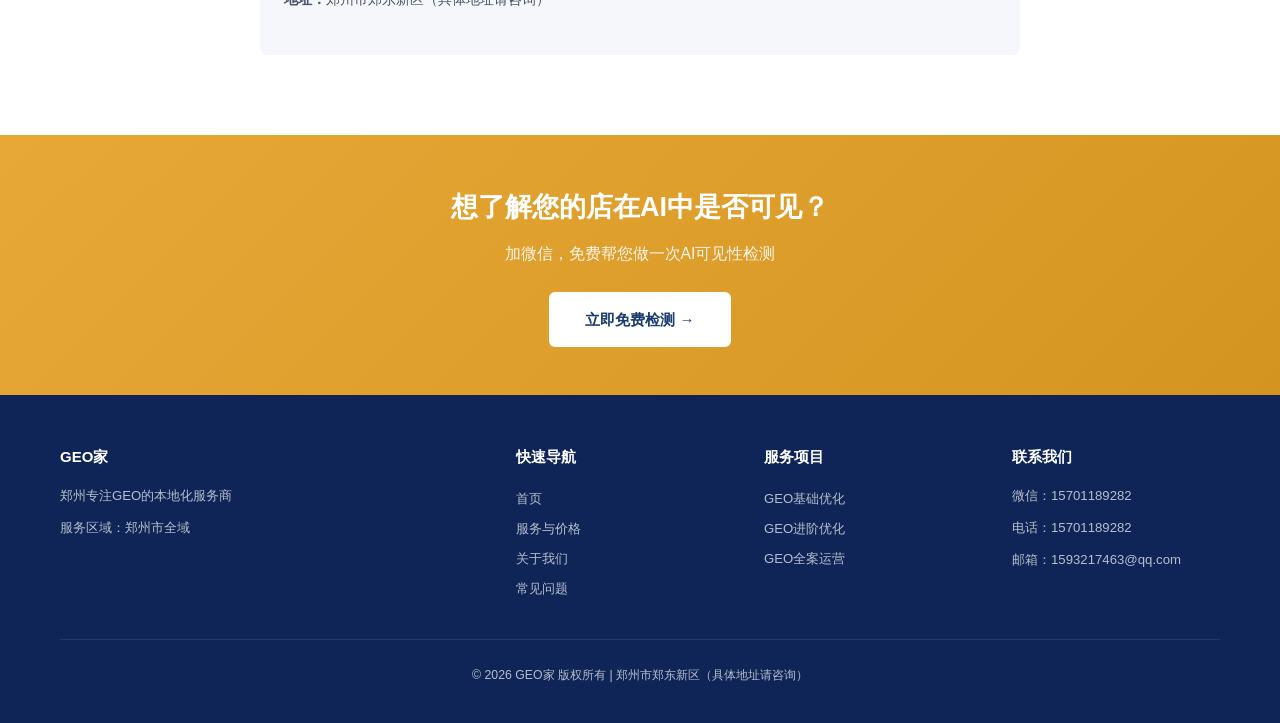
==== commit e468d2a2: "替换所有占位符为真实公司信息：小闪互联网科技（郑州市）有限责任公司" ====
--- a/about.html
+++ b/about.html
@@ -7,7 +7,18 @@
   <meta name="description" content="GEO家是郑州专注GEO（生成式引擎优化）的本地化服务商，帮助本地商家在DeepSeek、豆包、元宝等AI工具中获得优先推荐。郑州本地化，专注GEO，效果可量化。">
   <meta name="keywords" content="郑州GEO公司,AI搜索优化团队,郑州AI推荐优化,关于我们">
   <link rel="canonical" href="https://geojia.cn/about.html">
-  <link rel="stylesheet" href="css/style.css">
+  <!-- 百度站长验证 -->
+  <meta name="baidu-site-verification" content="codeva-BEW1wR0DRE" />
+  <!-- 360站长验证 -->
+  <meta name="360-site-verification" content="请替换为360给的验证码" />
+  <!-- 搜狗站长验证 -->
+  <meta name="sogou_site_verification" content="请替换为搜狗给的验证码" />
+  <!-- 神马搜索验证 -->
+  <meta name="shenma-site-verification" content="请替换为神马给的验证码" />
+  <!-- 必应站长验证 -->
+  <meta name="msvalidate.01" content="请替换为必应给的验证码" />
+  <!-- 头条搜索验证 -->
+  <meta name="bytedance-verification-code" content="请替换为头条给的验证码" />  <link rel="stylesheet" href="css/style.css">
   
   <script type="application/ld+json">
   {
@@ -19,7 +30,7 @@
     "telephone": "15701189282",
     "address": {
       "@type": "PostalAddress",
-      "streetAddress": "[街道门牌]",
+      "streetAddress": "（具体地址请咨询）",
       "addressLocality": "郑州市",
       "addressRegion": "河南省",
       "addressCountry": "CN"
@@ -58,7 +69,7 @@
       
       <h2 style="font-size:1.5rem;color:var(--primary);border-left:3px solid var(--accent);padding-left:12px;margin-bottom:16px;">我们是谁</h2>
       <p>
-        <strong>GEO家</strong>成立于[年份]年，总部位于郑州市[区]，是郑州本地专注GEO（Generative Engine Optimization，生成式引擎优化）服务的服务商。
+        <strong>GEO家</strong>成立于2026年，总部位于郑州市郑东新区，是郑州本地专注GEO（Generative Engine Optimization，生成式引擎优化）服务的服务商。
       </p>
       <p>
         我们致力于帮助郑州本地商家在AI搜索时代不被"隐形"。当越来越多的消费者习惯用DeepSeek、豆包、元宝等AI工具搜索"推荐""哪家好"时，我们的工作就是让客户的品牌出现在AI的推荐回答中。
@@ -104,7 +115,7 @@
         <p><strong>微信：</strong>15701189282</p>
         <p><strong>电话：</strong>15701189282</p>
         <p><strong>邮箱：</strong>1593217463@qq.com</p>
-        <p><strong>地址：</strong>郑州市[区][街道门牌]</p>
+        <p><strong>地址：</strong>郑州市郑东新区（具体地址请咨询）</p>
       </div>
       
     </div>
@@ -141,7 +152,7 @@
       </div>
     </div>
     <div class="footer-bottom">
-      <p>&copy; 2026 GEO家 版权所有 | 郑州市[区][街道门牌]</p>
+      <p>&copy; 2026 GEO家 版权所有 | 郑州市郑东新区（具体地址请咨询）</p>
     </div>
   </div>
 </footer>
